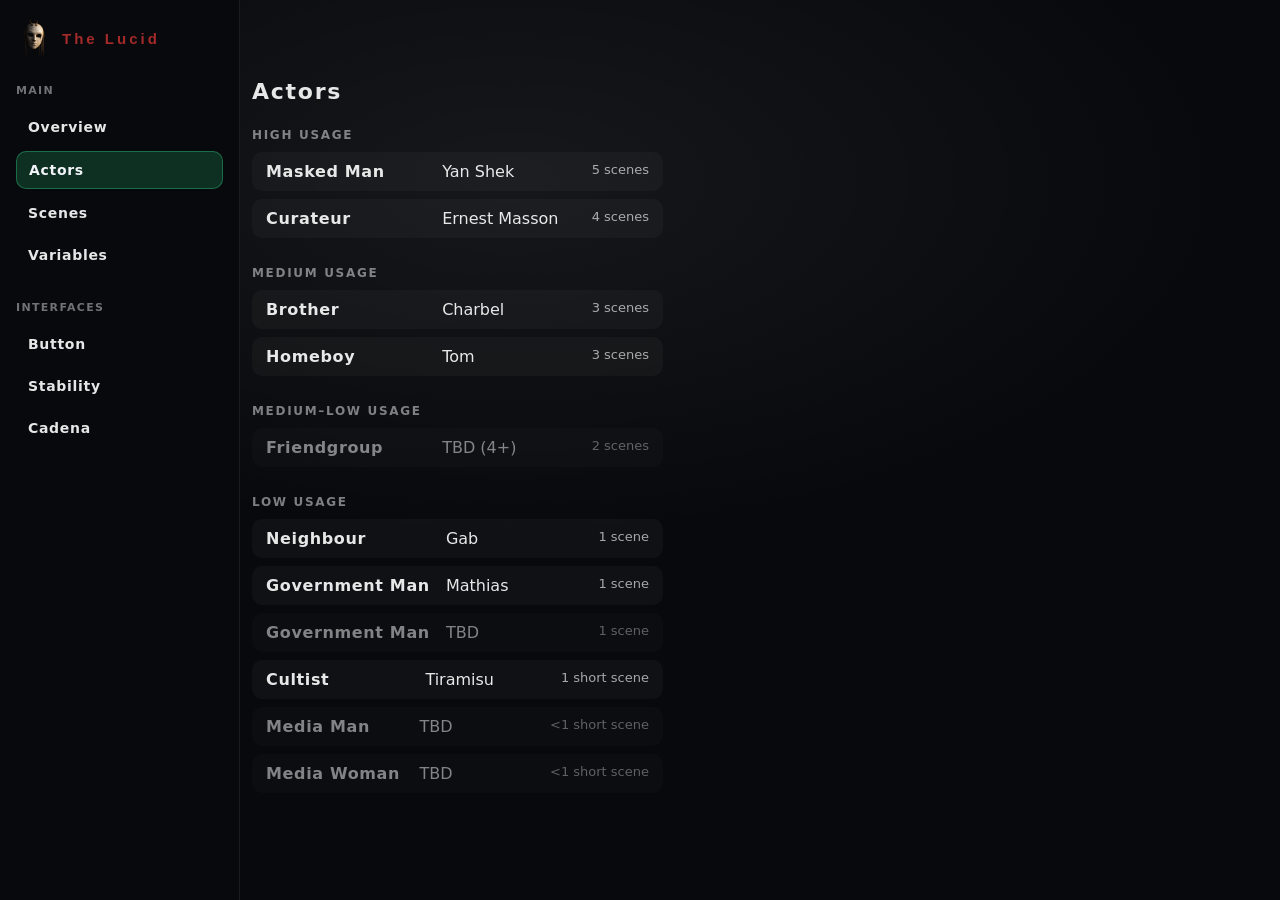
==== actors.html @ 96db7c3a "first commit" ====
<!doctype html>
<html lang="en">
  <head>
    <meta charset="UTF-8" />
    <meta name="viewport" content="width=device-width, initial-scale=1.0" />
    <title>Actors | The Lucid</title>

    <link rel="stylesheet" href="style.css" />
  </head>
  <body>
    <header class="sidebar">
      <div class="sidebarTop">
        <a class="brand" href="./main.html">
          <img class="logoImg" src="images/logo.png" alt="Logo" />
          <span class="mainTitle">The Lucid</span>
        </a>
      </div>

      <nav class="sidebarSection">
        <span class="sectionLabel">Main</span>
        <a class="navLink" href="./main.html">Overview</a>
        <a class="navLink" href="./actors.html" aria-current="page">Actors</a>
        <a class="navLink" href="./scenes.html">Scenes</a>
        <a class="navLink" href="./variables.html">Variables</a>
      </nav>

      <nav class="sidebarSection">
        <span class="sectionLabel">Interfaces</span>
        <a class="navLink" href="choice.html">Button</a>
        <a class="navLink" href="./index.html">Stability</a>
        <a class="navLink" href="./cadena.html">Cadena</a>
      </nav>
    </header>

    <main class="contentPages">
      <h1 class="pageTitle">Actors</h1>

      <section class="actorGroup">
        <h2 class="groupTitle">High Usage</h2>

        <div class="actorRow">
          <span class="role">Masked Man</span>
          <span class="actor">Yan Shek</span>
          <span class="meta">5 scenes</span>
        </div>

        <div class="actorRow">
          <span class="role">Curateur</span>
          <span class="actor">Ernest Masson</span>
          <span class="meta">4 scenes</span>
        </div>
      </section>

      <section class="actorGroup">
        <h2 class="groupTitle">Medium Usage</h2>

        <div class="actorRow">
          <span class="role">Brother</span>
          <span class="actor">Charbel</span>
          <span class="meta">3 scenes</span>
        </div>

        <div class="actorRow">
          <span class="role">Homeboy</span>
          <span class="actor">Tom</span>
          <span class="meta">3 scenes</span>
        </div>
      </section>

      <section class="actorGroup">
        <h2 class="groupTitle">Medium–Low Usage</h2>

        <div class="actorRow muted">
          <span class="role">Friendgroup</span>
          <span class="actor">TBD (4+)</span>
          <span class="meta">2 scenes</span>
        </div>
      </section>

      <section class="actorGroup">
        <h2 class="groupTitle">Low Usage</h2>

        <div class="actorRow">
          <span class="role">Neighbour</span>
          <span class="actor">Gab</span>
          <span class="meta">1 scene</span>
        </div>

        <div class="actorRow">
          <span class="role">Government Man</span>
          <span class="actor">Mathias</span>
          <span class="meta">1 scene</span>
        </div>

        <div class="actorRow muted">
          <span class="role">Government Man</span>
          <span class="actor">TBD</span>
          <span class="meta">1 scene</span>
        </div>

        <div class="actorRow">
          <span class="role">Cultist</span>
          <span class="actor">Tiramisu</span>
          <span class="meta">1 short scene</span>
        </div>

        <div class="actorRow muted">
          <span class="role">Media Man</span>
          <span class="actor">TBD</span>
          <span class="meta">&lt;1 short scene</span>
        </div>

        <div class="actorRow muted">
          <span class="role">Media Woman</span>
          <span class="actor">TBD</span>
          <span class="meta">&lt;1 short scene</span>
        </div>
      </section>
    </main>
  </body>
</html>
---- style.css ----
:root {
  --bg: #07090c;
  --border: rgba(255, 255, 255, 0.12);
  --stroke: rgba(255, 255, 255, 0.07);
  --text: rgba(255, 255, 255, 0.9);
  --muted: rgba(255, 255, 255, 0.55);
}

* {
  margin: 0;
  padding: 0;
  box-sizing: border-box;
  font-family:
    system-ui,
    -apple-system,
    Segoe UI,
    Roboto,
    Arial;
}

body {
  margin: 0;
  min-height: 100vh;
  background: radial-gradient(1200px 600px at 40% 20%, rgba(255, 255, 255, 0.06), transparent 60%), var(--bg);
  display: flex;
  flex-direction: column;
  justify-content: center;
  align-items: center;
  gap: 14px;
  padding: 20px;
  color: var(--text);
}

label {
  font-weight: 500;
  letter-spacing: 0.05em;
}

.sidebar {
  position: fixed;
  top: 0;
  left: 0;
  width: 240px;
  height: 100vh;
  background: #07090c;
  border-right: 1px solid rgba(255, 255, 255, 0.08);
  display: flex;
  flex-direction: column;
  padding: 20px 16px;
  gap: 28px;
  z-index: 20;
}

.btn {
  cursor: pointer;
  display: inline-flex;
  align-items: center;
  gap: 10px;
  padding: 10px 12px;
  border-radius: 12px;
  background: rgba(255, 255, 255, 0.05);
  border: 1px solid rgba(255, 255, 255, 0.12);
  transition: 160ms ease;
  font-size: 14px;
}

.btn:hover {
  transform: translateY(-1px);
  background: rgba(255, 255, 255, 0.08);
}

.sidebarTop {
  display: flex;
  align-items: center;
}

.brand {
  display: flex;
  align-items: center;
  gap: 10px;
  text-decoration: none;
}

.logoImg {
  height: 36px;
  width: auto;
}

.mainTitle {
  font-size: 15px;
  font-weight: 700;
  letter-spacing: 0.2em;
  color: brown;
  font-family: "Segoe UI", Tahoma, Geneva, Verdana, sans-serif;
}

.sidebarSection {
  display: flex;
  flex-direction: column;
  gap: 6px;
}

.sectionLabel {
  font-size: 11px;
  font-weight: 700;
  letter-spacing: 0.12em;
  color: rgba(242, 244, 248, 0.45);
  text-transform: uppercase;
  margin-bottom: 6px;
}

.navLink {
  text-decoration: none;
  font-size: 14px;
  font-weight: 600;
  letter-spacing: 0.05em;
  color: var(--text);
  padding: 10px 12px;
  border-radius: 10px;
  transition:
    background 0.2s,
    color 0.2s;
}

.navLink:hover {
  background: rgba(255, 255, 255, 0.06);
  color: #f2f4f8;
}

.navLink[aria-current="page"] {
  background: rgba(53, 224, 143, 0.18);
  border: 1px solid rgba(53, 224, 143, 0.35);
  color: #f2f4f8;
}

/* acteurs.html css */

.contentPages {
  padding: 2rem;
  align-self: flex-start;
  margin-left: 200px;
  color: var(--text);
}

.pageTitle {
  font-size: 22px;
  font-weight: 700;
  letter-spacing: 0.08em;
  margin-bottom: 24px;
}

.actorGroup {
  margin-bottom: 28px;
}

.groupTitle {
  font-size: 12px;
  font-weight: 700;
  letter-spacing: 0.14em;
  text-transform: uppercase;
  color: rgba(242, 244, 248, 0.5);
  margin-bottom: 10px;
}

.actorRow {
  display: grid;
  grid-template-columns: 1.2fr 1fr auto;
  gap: 16px;
  padding: 10px 14px;
  border-radius: 10px;
  background: rgba(255, 255, 255, 0.03);
  margin-bottom: 8px;
}

.actorRow.muted {
  opacity: 0.55;
}

.role {
  font-weight: 600;
  letter-spacing: 0.04em;
}

.actor {
  font-weight: 500;
}

.meta {
  font-size: 13px;
  opacity: 0.7;
  white-space: nowrap;
}

/* variables.html css */

.panel {
  padding: 18px 18px;
  border-radius: 14px;
  background: rgba(255, 255, 255, 0.03);
  border: 1px solid rgba(255, 255, 255, 0.08);
  margin-bottom: 16px;
}

.panelHeader {
  display: flex;
  align-items: center;
  justify-content: space-between;
  gap: 12px;
  margin-bottom: 10px;
}

.panelTitle {
  font-size: 14px;
  font-weight: 800;
  letter-spacing: 0.12em;
  text-transform: uppercase;
  color: rgba(242, 244, 248, 0.9);
}

.badge {
  font-size: 12px;
  font-weight: 700;
  letter-spacing: 0.06em;
  padding: 6px 10px;
  border-radius: 999px;
  background: rgba(255, 255, 255, 0.05);
  border: 1px solid rgba(255, 255, 255, 0.09);
  color: rgba(242, 244, 248, 0.7);
  white-space: nowrap;
}

.panelText {
  font-size: 14px;
  line-height: 1.6;
  color: rgba(242, 244, 248, 0.78);
}

.grid2 {
  display: grid;
  grid-template-columns: 1fr 1fr;
  gap: 14px;
  margin-top: 14px;
}

.subpanel {
  padding: 14px;
  border-radius: 12px;
  background: rgba(255, 255, 255, 0.02);
  border: 1px solid rgba(255, 255, 255, 0.06);
}

.subTitle {
  font-size: 12px;
  font-weight: 800;
  letter-spacing: 0.12em;
  text-transform: uppercase;
  color: rgba(242, 244, 248, 0.72);
  margin-bottom: 10px;
}

.cleanList {
  padding-left: 18px;
  display: flex;
  flex-direction: column;
  gap: 10px;
}

.cleanBullets {
  padding-left: 18px;
  display: flex;
  flex-direction: column;
  gap: 8px;
  margin-top: 10px;
}

.pill {
  display: inline-block;
  margin-left: 8px;
  padding: 3px 8px;
  border-radius: 999px;
  font-size: 12px;
  font-weight: 800;
  letter-spacing: 0.06em;
  color: rgba(242, 244, 248, 0.85);
  background: rgba(255, 255, 255, 0.06);
  border: 1px solid rgba(255, 255, 255, 0.08);
  vertical-align: middle;
}

.pill.ok {
  background: rgba(53, 224, 143, 0.12);
  border-color: rgba(53, 224, 143, 0.25);
}

.pill.danger {
  background: rgba(255, 80, 80, 0.12);
  border-color: rgba(255, 80, 80, 0.25);
}

.hint {
  margin-top: 6px;
  font-size: 13px;
  line-height: 1.5;
  color: rgba(242, 244, 248, 0.55);
}

.callout {
  margin-top: 14px;
  padding: 12px 12px;
  border-radius: 12px;
  background: rgba(224, 53, 53, 0.08);
  border: 1px solid rgba(224, 53, 53, 0.18);
  color: rgba(242, 244, 248, 0.85);
  font-size: 13px;
  line-height: 1.55;
}

.statusTable {
  display: flex;
  flex-direction: column;
  gap: 8px;
  margin-top: 6px;
}

.statusTable .row {
  display: grid;
  grid-template-columns: 1fr 50px 1fr;
  align-items: center;
  gap: 10px;
  padding: 10px 12px;
  border-radius: 10px;
  background: rgba(255, 255, 255, 0.03);
  border: 1px solid rgba(255, 255, 255, 0.06);
}

.statusTable .row.critical {
  border-color: rgba(255, 80, 80, 0.25);
  background: rgba(255, 80, 80, 0.06);
}

.statusTable .k {
  font-weight: 700;
  color: rgba(242, 244, 248, 0.88);
}

.statusTable .v {
  font-weight: 900;
  text-align: center;
  color: rgba(242, 244, 248, 0.8);
}

.statusTable .t {
  text-align: right;
  color: rgba(242, 244, 248, 0.6);
}

@media (max-width: 950px) {
  .grid2 {
    grid-template-columns: 1fr;
  }
}

/* scenes.html css */

.sceneList {
  display: flex;
  flex-wrap: wrap;
  gap: 10px;
  margin-top: 10px;
}

.sceneLink {
  text-decoration: none;
  padding: 8px 12px;
  border-radius: 10px;
  font-size: 13px;
  font-weight: 700;
  letter-spacing: 0.05em;
  color: rgba(242, 244, 248, 0.8);
  background: rgba(255, 255, 255, 0.03);
  border: 1px solid rgba(255, 255, 255, 0.07);
  transition:
    background 0.2s,
    color 0.2s;
}

.sceneLink:hover {
  background: rgba(255, 255, 255, 0.06);
  color: rgba(242, 244, 248, 0.95);
}

.sceneGrid {
  display: grid;
  grid-template-columns: 1fr 1fr;
  gap: 10px;
  margin-top: 12px;
}

.sceneBlock {
  padding: 12px;
  border-radius: 12px;
  background: rgba(255, 255, 255, 0.02);
  border: 1px solid rgba(255, 255, 255, 0.06);
}

.sceneKey {
  font-size: 11px;
  font-weight: 900;
  letter-spacing: 0.14em;
  text-transform: uppercase;
  color: rgba(242, 244, 248, 0.55);
  margin-bottom: 6px;
}

.sceneVal {
  font-size: 14px;
  line-height: 1.5;
  color: rgba(242, 244, 248, 0.82);
}

.tbdBlock {
  margin-top: 12px;
  padding: 14px;
  border-radius: 12px;
  color: rgba(242, 244, 248, 0.55);
  background: rgba(255, 255, 255, 0.02);
  border: 1px dashed rgba(255, 255, 255, 0.12);
  font-weight: 700;
  letter-spacing: 0.08em;
  text-transform: uppercase;
}

@media (max-width: 950px) {
  .sceneGrid {
    grid-template-columns: 1fr;
  }
}

/* choice.html css */

.choiceList {
  display: flex;
  gap: 0.5rem;
}

.choiceBtn {
  cursor: pointer;
  user-select: none;
  display: flex;
  align-items: center;
  justify-content: space-between;
  gap: 12px;
  text-align: center;
  width: 100%;
  min-width: 150px;
  padding: 1rem;
  border-radius: 12px;
  background: rgba(255, 255, 255, 0.03);
  border: 1px solid rgba(255, 255, 255, 0.1);
  color: rgba(242, 244, 248, 0.9);
  font-size: 0.9rem;
  font-weight: 750;
  letter-spacing: 0.06em;
  transition: 160ms ease;
}

.choiceBtn:hover {
  transform: translateY(-1px);
  background: rgba(255, 255, 255, 0.06);
  border-color: rgba(255, 255, 255, 0.16);
}

.choiceBtn:active {
  transform: translateY(0px);
}

.choiceBtn:focus-visible {
  outline: none;
  box-shadow: 0 0 0 3px rgba(53, 224, 143, 0.25);
  border-color: rgba(53, 224, 143, 0.35);
}

.choiceTag {
  font-size: 11px;
  font-weight: 900;
  letter-spacing: 0.14em;
  text-transform: uppercase;
  color: rgba(242, 244, 248, 0.55);
  white-space: nowrap;
}

.choiceText {
  flex: 1;
  line-height: 1.35;
}

.choiceHint {
  font-size: 12px;
  font-weight: 800;
  letter-spacing: 0.06em;
  padding: 5px 9px;
  border-radius: 999px;
  background: rgba(255, 255, 255, 0.05);
  border: 1px solid rgba(255, 255, 255, 0.09);
  color: rgba(242, 244, 248, 0.7);
  white-space: nowrap;
}

.choiceBtn.isLocked,
.choiceBtn:disabled {
  cursor: not-allowed;
  transform: none;

  opacity: 0.55;
  color: rgba(242, 244, 248, 0.75);

  background: rgba(255, 255, 255, 0.02);
  border-color: rgba(255, 80, 80, 0.18);
}

.choiceBtn.isLocked:hover,
.choiceBtn:disabled:hover {
  transform: none;
  background: rgba(255, 255, 255, 0.02);
  border-color: rgba(255, 80, 80, 0.22);
}

.choiceBtn.isLocked .choiceHint,
.choiceBtn:disabled .choiceHint {
  background: rgba(255, 80, 80, 0.1);
  border-color: rgba(255, 80, 80, 0.22);
  color: rgba(242, 244, 248, 0.75);
}

.choiceBtn.isLocked::after,
.choiceBtn:disabled::after {
  content: "";
  position: absolute;
  inset: 0;
  border-radius: 12px;
  pointer-events: none;
  background: repeating-linear-gradient(135deg, rgba(255, 255, 255, 0.03), rgba(255, 255, 255, 0.03) 10px, transparent 10px, transparent 20px);
  opacity: 0.35;
}

.choiceBtn {
  position: relative;
}
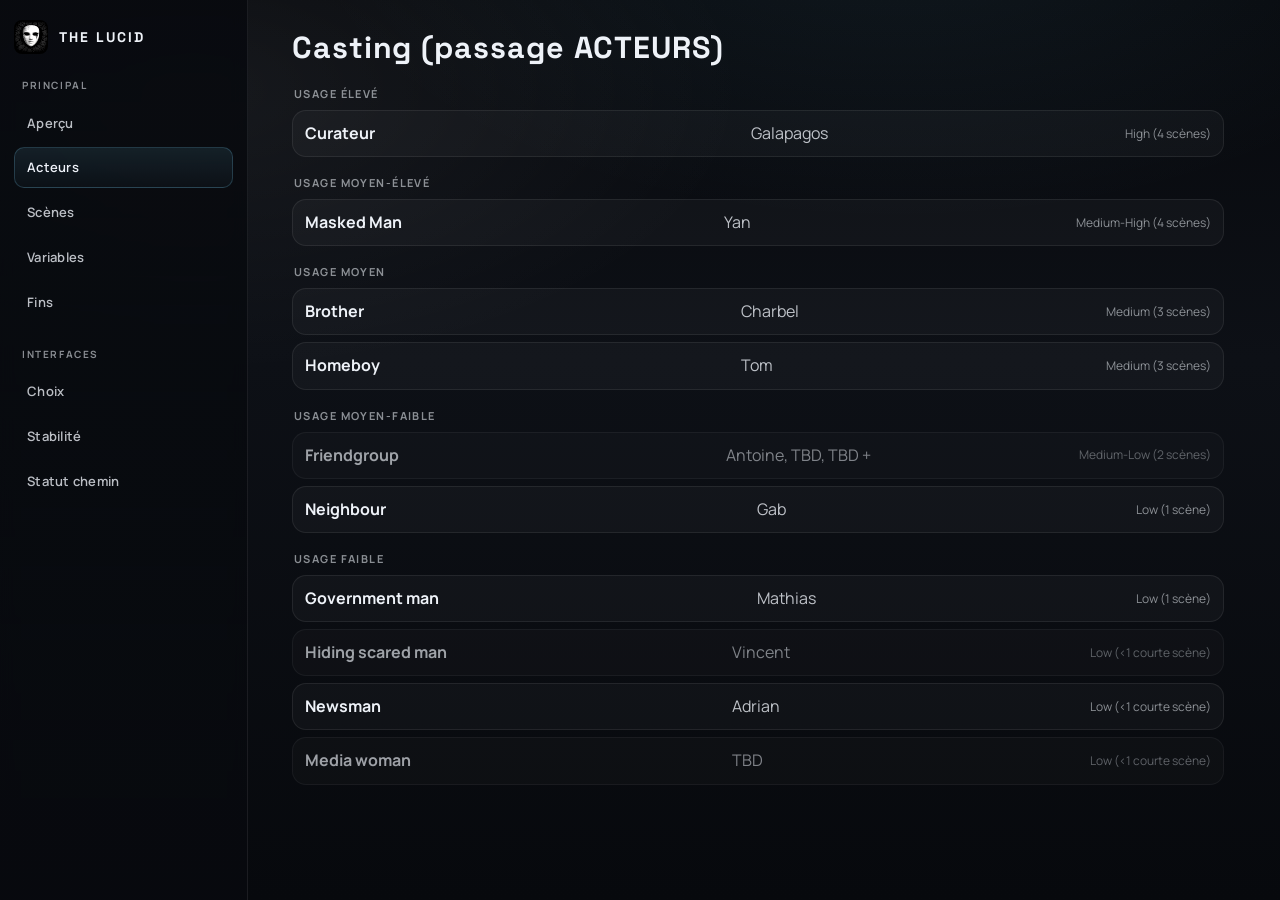
==== commit b4bd57ec: "update The Lucid" ====
--- a/actors.html
+++ b/actors.html
@@ -1,121 +1,110 @@
-<!doctype html>
-<html lang="en">
-  <head>
-    <meta charset="UTF-8" />
-    <meta name="viewport" content="width=device-width, initial-scale=1.0" />
-    <title>Actors | The Lucid</title>
+﻿<!doctype html>
+<html lang="fr">
+	<head>
+		<meta charset="UTF-8" />
+		<meta name="viewport" content="width=device-width, initial-scale=1.0" />
+		<title>Acteurs | The Lucid</title>
+		<link rel="stylesheet" href="style.css" />
+	</head>
 
-    <link rel="stylesheet" href="style.css" />
-  </head>
-  <body>
-    <header class="sidebar">
-      <div class="sidebarTop">
-        <a class="brand" href="./main.html">
-          <img class="logoImg" src="images/logo.png" alt="Logo" />
-          <span class="mainTitle">The Lucid</span>
-        </a>
-      </div>
+	<body>
+		<header class="sidebar">
+			<div class="sidebarTop">
+				<a class="brand" href="./main.html">
+					<img class="logoImg" src="images/logo.jpg" alt="Logo" />
+					<span class="mainTitle">The Lucid</span>
+				</a>
+			</div>
 
-      <nav class="sidebarSection">
-        <span class="sectionLabel">Main</span>
-        <a class="navLink" href="./main.html">Overview</a>
-        <a class="navLink" href="./actors.html" aria-current="page">Actors</a>
-        <a class="navLink" href="./scenes.html">Scenes</a>
-        <a class="navLink" href="./variables.html">Variables</a>
-      </nav>
+			<nav class="sidebarSection">
+				<span class="sectionLabel">Principal</span>
+				<a class="navLink" href="./main.html">Aperçu</a>
+				<a class="navLink" href="./actors.html" aria-current="page">Acteurs</a>
+				<a class="navLink" href="./scenes.html">Scènes</a>
+				<a class="navLink" href="./variables.html">Variables</a>
+				<a class="navLink" href="./endings.html">Fins</a>
+			</nav>
 
-      <nav class="sidebarSection">
-        <span class="sectionLabel">Interfaces</span>
-        <a class="navLink" href="choice.html">Button</a>
-        <a class="navLink" href="./index.html">Stability</a>
-        <a class="navLink" href="./cadena.html">Cadena</a>
-      </nav>
-    </header>
+			<nav class="sidebarSection">
+				<span class="sectionLabel">Interfaces</span>
+				<a class="navLink" href="./choice.html">Choix</a>
+				<a class="navLink" href="./index.html">Stabilité</a>
+				<a class="navLink" href="./cadena.html">Statut chemin</a>
+			</nav>
+		</header>
 
-    <main class="contentPages">
-      <h1 class="pageTitle">Actors</h1>
+		<main class="contentPages">
+			<h1 class="pageTitle">Casting (passage ACTEURS)</h1>
 
-      <section class="actorGroup">
-        <h2 class="groupTitle">High Usage</h2>
+			<section class="actorGroup">
+				<h2 class="groupTitle">Usage élevé</h2>
+				<div class="actorRow">
+					<span class="role">Curateur</span>
+					<span class="actor">Galapagos</span>
+					<span class="meta">High (4 scènes)</span>
+				</div>
+			</section>
 
-        <div class="actorRow">
-          <span class="role">Masked Man</span>
-          <span class="actor">Yan Shek</span>
-          <span class="meta">5 scenes</span>
-        </div>
+			<section class="actorGroup">
+				<h2 class="groupTitle">Usage moyen-élevé</h2>
+				<div class="actorRow">
+					<span class="role">Masked Man</span>
+					<span class="actor">Yan</span>
+					<span class="meta">Medium-High (4 scènes)</span>
+				</div>
+			</section>
 
-        <div class="actorRow">
-          <span class="role">Curateur</span>
-          <span class="actor">Ernest Masson</span>
-          <span class="meta">4 scenes</span>
-        </div>
-      </section>
+			<section class="actorGroup">
+				<h2 class="groupTitle">Usage moyen</h2>
+				<div class="actorRow">
+					<span class="role">Brother</span>
+					<span class="actor">Charbel</span>
+					<span class="meta">Medium (3 scènes)</span>
+				</div>
+				<div class="actorRow">
+					<span class="role">Homeboy</span>
+					<span class="actor">Tom</span>
+					<span class="meta">Medium (3 scènes)</span>
+				</div>
+			</section>
 
-      <section class="actorGroup">
-        <h2 class="groupTitle">Medium Usage</h2>
+			<section class="actorGroup">
+				<h2 class="groupTitle">Usage moyen-faible</h2>
+				<div class="actorRow muted">
+					<span class="role">Friendgroup</span>
+					<span class="actor">Antoine, TBD, TBD +</span>
+					<span class="meta">Medium-Low (2 scènes)</span>
+				</div>
+				<div class="actorRow">
+					<span class="role">Neighbour</span>
+					<span class="actor">Gab</span>
+					<span class="meta">Low (1 scène)</span>
+				</div>
+			</section>
 
-        <div class="actorRow">
-          <span class="role">Brother</span>
-          <span class="actor">Charbel</span>
-          <span class="meta">3 scenes</span>
-        </div>
-
-        <div class="actorRow">
-          <span class="role">Homeboy</span>
-          <span class="actor">Tom</span>
-          <span class="meta">3 scenes</span>
-        </div>
-      </section>
-
-      <section class="actorGroup">
-        <h2 class="groupTitle">Medium–Low Usage</h2>
-
-        <div class="actorRow muted">
-          <span class="role">Friendgroup</span>
-          <span class="actor">TBD (4+)</span>
-          <span class="meta">2 scenes</span>
-        </div>
-      </section>
-
-      <section class="actorGroup">
-        <h2 class="groupTitle">Low Usage</h2>
-
-        <div class="actorRow">
-          <span class="role">Neighbour</span>
-          <span class="actor">Gab</span>
-          <span class="meta">1 scene</span>
-        </div>
-
-        <div class="actorRow">
-          <span class="role">Government Man</span>
-          <span class="actor">Mathias</span>
-          <span class="meta">1 scene</span>
-        </div>
-
-        <div class="actorRow muted">
-          <span class="role">Government Man</span>
-          <span class="actor">TBD</span>
-          <span class="meta">1 scene</span>
-        </div>
-
-        <div class="actorRow">
-          <span class="role">Cultist</span>
-          <span class="actor">Tiramisu</span>
-          <span class="meta">1 short scene</span>
-        </div>
-
-        <div class="actorRow muted">
-          <span class="role">Media Man</span>
-          <span class="actor">TBD</span>
-          <span class="meta">&lt;1 short scene</span>
-        </div>
-
-        <div class="actorRow muted">
-          <span class="role">Media Woman</span>
-          <span class="actor">TBD</span>
-          <span class="meta">&lt;1 short scene</span>
-        </div>
-      </section>
-    </main>
-  </body>
+			<section class="actorGroup">
+				<h2 class="groupTitle">Usage faible</h2>
+				<div class="actorRow">
+					<span class="role">Government man</span>
+					<span class="actor">Mathias</span>
+					<span class="meta">Low (1 scène)</span>
+				</div>
+				<div class="actorRow muted">
+					<span class="role">Hiding scared man</span>
+					<span class="actor">Vincent</span>
+					<span class="meta">Low (&lt;1 courte scène)</span>
+				</div>
+				<div class="actorRow">
+					<span class="role">Newsman</span>
+					<span class="actor">Adrian</span>
+					<span class="meta">Low (&lt;1 courte scène)</span>
+				</div>
+				<div class="actorRow muted">
+					<span class="role">Media woman</span>
+					<span class="actor">TBD</span>
+					<span class="meta">Low (&lt;1 courte scène)</span>
+				</div>
+			</section>
+		</main>
+	</body>
 </html>
--- a/style.css
+++ b/style.css
@@ -1,548 +1,579 @@
+@import url("https://fonts.googleapis.com/css2?family=Manrope:wght@400;500;600;700;800&family=Space+Grotesk:wght@500;600;700&display=swap");
+
 :root {
-  --bg: #07090c;
-  --border: rgba(255, 255, 255, 0.12);
-  --stroke: rgba(255, 255, 255, 0.07);
-  --text: rgba(255, 255, 255, 0.9);
-  --muted: rgba(255, 255, 255, 0.55);
+	--bg-0: #07090d;
+	--bg-1: #0d1016;
+	--bg-2: #131823;
+	--surface-0: rgba(255, 255, 255, 0.03);
+	--surface-1: rgba(255, 255, 255, 0.05);
+	--surface-2: rgba(255, 255, 255, 0.08);
+	--border-0: rgba(255, 255, 255, 0.08);
+	--border-1: rgba(255, 255, 255, 0.14);
+	--text-0: #eef2f8;
+	--text-1: rgba(238, 242, 248, 0.78);
+	--text-2: rgba(238, 242, 248, 0.56);
+	--accent: #7fd9ff;
+	--accent-soft: rgba(127, 217, 255, 0.2);
+	--danger-soft: rgba(255, 109, 109, 0.2);
+	--radius-s: 10px;
+	--radius-m: 14px;
+	--radius-l: 18px;
+	--shadow-0: 0 10px 34px rgba(0, 0, 0, 0.35);
 }
 
 * {
-  margin: 0;
-  padding: 0;
-  box-sizing: border-box;
-  font-family:
-    system-ui,
-    -apple-system,
-    Segoe UI,
-    Roboto,
-    Arial;
+	margin: 0;
+	padding: 0;
+	box-sizing: border-box;
 }
 
 body {
-  margin: 0;
-  min-height: 100vh;
-  background: radial-gradient(1200px 600px at 40% 20%, rgba(255, 255, 255, 0.06), transparent 60%), var(--bg);
-  display: flex;
-  flex-direction: column;
-  justify-content: center;
-  align-items: center;
-  gap: 14px;
-  padding: 20px;
-  color: var(--text);
+	margin: 0;
+	min-height: 100vh;
+	background:
+		radial-gradient(1000px 520px at 70% -10%, rgba(127, 217, 255, 0.08), transparent 60%), radial-gradient(900px 460px at 15% 10%, rgba(255, 255, 255, 0.06), transparent 62%), linear-gradient(180deg, var(--bg-0), var(--bg-1) 40%, var(--bg-0));
+	color: var(--text-0);
+	font-family: "Manrope", "Segoe UI", sans-serif;
+	line-height: 1.45;
+}
+
+a {
+	color: inherit;
 }
 
 label {
-  font-weight: 500;
-  letter-spacing: 0.05em;
+	font-weight: 600;
+	letter-spacing: 0.03em;
 }
 
 .sidebar {
-  position: fixed;
-  top: 0;
-  left: 0;
-  width: 240px;
-  height: 100vh;
-  background: #07090c;
-  border-right: 1px solid rgba(255, 255, 255, 0.08);
-  display: flex;
-  flex-direction: column;
-  padding: 20px 16px;
-  gap: 28px;
-  z-index: 20;
+	position: fixed;
+	top: 0;
+	left: 0;
+	width: 248px;
+	height: 100vh;
+	padding: 20px 14px;
+	display: flex;
+	flex-direction: column;
+	gap: 22px;
+	background: linear-gradient(180deg, rgba(8, 10, 15, 0.92), rgba(8, 10, 15, 0.8));
+	border-right: 1px solid var(--border-0);
+	backdrop-filter: blur(8px);
+	z-index: 20;
+}
+
+.sidebarTop {
+	display: flex;
+	align-items: center;
+}
+
+.brand {
+	display: flex;
+	align-items: center;
+	gap: 11px;
+	text-decoration: none;
+}
+
+.logoImg {
+	width: auto;
+	height: 34px;
+	filter: saturate(0.1) contrast(1.15) brightness(1.08);
+	border-radius: 8px;
+}
+
+.mainTitle {
+	font-family: "Space Grotesk", "Manrope", sans-serif;
+	font-size: 14px;
+	font-weight: 700;
+	letter-spacing: 0.14em;
+	text-transform: uppercase;
+	color: var(--text-0);
+}
+
+.sidebarSection {
+	display: flex;
+	flex-direction: column;
+	gap: 4px;
+}
+
+.sectionLabel {
+	font-size: 10px;
+	font-weight: 700;
+	letter-spacing: 0.16em;
+	text-transform: uppercase;
+	color: var(--text-2);
+	margin: 2px 8px 6px;
+}
+
+.navLink {
+	text-decoration: none;
+	font-size: 13px;
+	font-weight: 600;
+	letter-spacing: 0.02em;
+	color: var(--text-1);
+	padding: 10px 12px;
+	border-radius: var(--radius-s);
+	border: 1px solid transparent;
+	transition: 160ms ease;
+}
+
+.navLink:hover {
+	color: var(--text-0);
+	border-color: var(--border-0);
+	background: var(--surface-0);
+}
+
+.navLink[aria-current="page"] {
+	color: var(--text-0);
+	border-color: var(--accent-soft);
+	background: linear-gradient(180deg, rgba(127, 217, 255, 0.1), rgba(127, 217, 255, 0.03));
 }
 
 .btn {
-  cursor: pointer;
-  display: inline-flex;
-  align-items: center;
-  gap: 10px;
-  padding: 10px 12px;
-  border-radius: 12px;
-  background: rgba(255, 255, 255, 0.05);
-  border: 1px solid rgba(255, 255, 255, 0.12);
-  transition: 160ms ease;
-  font-size: 14px;
+	cursor: pointer;
+	display: inline-flex;
+	align-items: center;
+	justify-content: center;
+	gap: 8px;
+	padding: 10px 12px;
+	border-radius: var(--radius-s);
+	border: 1px solid var(--border-1);
+	background: var(--surface-1);
+	color: var(--text-0);
+	font-size: 12px;
+	font-weight: 700;
+	letter-spacing: 0.08em;
+	text-transform: uppercase;
+	transition: 150ms ease;
 }
 
 .btn:hover {
-  transform: translateY(-1px);
-  background: rgba(255, 255, 255, 0.08);
-}
-
-.sidebarTop {
-  display: flex;
-  align-items: center;
-}
-
-.brand {
-  display: flex;
-  align-items: center;
-  gap: 10px;
-  text-decoration: none;
-}
-
-.logoImg {
-  height: 36px;
-  width: auto;
-}
-
-.mainTitle {
-  font-size: 15px;
-  font-weight: 700;
-  letter-spacing: 0.2em;
-  color: brown;
-  font-family: "Segoe UI", Tahoma, Geneva, Verdana, sans-serif;
-}
-
-.sidebarSection {
-  display: flex;
-  flex-direction: column;
-  gap: 6px;
-}
-
-.sectionLabel {
-  font-size: 11px;
-  font-weight: 700;
-  letter-spacing: 0.12em;
-  color: rgba(242, 244, 248, 0.45);
-  text-transform: uppercase;
-  margin-bottom: 6px;
-}
-
-.navLink {
-  text-decoration: none;
-  font-size: 14px;
-  font-weight: 600;
-  letter-spacing: 0.05em;
-  color: var(--text);
-  padding: 10px 12px;
-  border-radius: 10px;
-  transition:
-    background 0.2s,
-    color 0.2s;
-}
-
-.navLink:hover {
-  background: rgba(255, 255, 255, 0.06);
-  color: #f2f4f8;
-}
-
-.navLink[aria-current="page"] {
-  background: rgba(53, 224, 143, 0.18);
-  border: 1px solid rgba(53, 224, 143, 0.35);
-  color: #f2f4f8;
-}
-
-/* acteurs.html css */
+	border-color: rgba(127, 217, 255, 0.4);
+	background: rgba(127, 217, 255, 0.1);
+}
 
 .contentPages {
-  padding: 2rem;
-  align-self: flex-start;
-  margin-left: 200px;
-  color: var(--text);
+	margin-left: 268px;
+	width: min(1100px, calc(100vw - 300px));
+	padding: 26px 24px 36px;
 }
 
 .pageTitle {
-  font-size: 22px;
-  font-weight: 700;
-  letter-spacing: 0.08em;
-  margin-bottom: 24px;
+	font-family: "Space Grotesk", "Manrope", sans-serif;
+	font-size: clamp(1.25rem, 1.2rem + 1vw, 1.9rem);
+	font-weight: 700;
+	letter-spacing: 0.03em;
+	margin-bottom: 16px;
+	color: var(--text-0);
+}
+
+.panel {
+	padding: 16px;
+	border-radius: var(--radius-l);
+	border: 1px solid var(--border-0);
+	box-shadow: var(--shadow-0);
+	margin-bottom: 14px;
+}
+
+.panelHeader {
+	display: flex;
+	align-items: center;
+	justify-content: space-between;
+	gap: 12px;
+	margin-bottom: 10px;
+}
+
+.panelTitle {
+	font-family: "Space Grotesk", "Manrope", sans-serif;
+	font-size: 13px;
+	font-weight: 700;
+	letter-spacing: 0.1em;
+	text-transform: uppercase;
+	color: var(--text-0);
+}
+
+.badge {
+	font-size: 11px;
+	font-weight: 700;
+	letter-spacing: 0.06em;
+	color: var(--text-1);
+	padding: 6px 10px;
+	border-radius: 999px;
+	border: 1px solid var(--border-0);
+	background: var(--surface-0);
+	white-space: nowrap;
+}
+
+.panelText {
+	font-size: 14px;
+	line-height: 1.62;
+	color: var(--text-1);
+}
+
+.grid2 {
+	display: grid;
+	grid-template-columns: 1fr 1fr;
+	gap: 12px;
+	margin-top: 12px;
+}
+
+.subpanel {
+	padding: 12px;
+	border-radius: var(--radius-m);
+	border: 1px solid var(--border-0);
+	background: var(--surface-0);
+}
+
+.subTitle {
+	font-size: 11px;
+	font-weight: 700;
+	letter-spacing: 0.12em;
+	text-transform: uppercase;
+	color: var(--text-2);
+	margin-bottom: 8px;
+}
+
+.cleanList,
+.cleanBullets {
+	padding-left: 18px;
+	color: var(--text-1);
+}
+
+.cleanList {
+	display: grid;
+	gap: 8px;
+}
+
+.cleanBullets {
+	display: grid;
+	gap: 6px;
+	margin-top: 8px;
+}
+
+.pill {
+	display: inline-block;
+	margin-left: 7px;
+	border-radius: 999px;
+	border: 1px solid var(--border-0);
+	background: var(--surface-1);
+	color: var(--text-0);
+	font-size: 11px;
+	font-weight: 700;
+	letter-spacing: 0.05em;
+	padding: 2px 8px;
+	vertical-align: middle;
+}
+
+.pill.ok {
+	border-color: rgba(127, 217, 255, 0.35);
+	background: rgba(127, 217, 255, 0.14);
+}
+
+.pill.danger {
+	border-color: rgba(255, 109, 109, 0.3);
+	background: rgba(255, 109, 109, 0.14);
+}
+
+.hint {
+	margin-top: 6px;
+	font-size: 12px;
+	color: var(--text-2);
+}
+
+.callout {
+	margin-top: 12px;
+	padding: 10px 12px;
+	border-radius: var(--radius-m);
+	border: 1px solid rgba(255, 109, 109, 0.25);
+	background: rgba(255, 109, 109, 0.09);
+	color: var(--text-0);
+	font-size: 12px;
+	line-height: 1.6;
+}
+
+.statusTable {
+	display: grid;
+	gap: 8px;
+	margin-top: 6px;
+}
+
+.statusTable .row {
+	display: grid;
+	grid-template-columns: 1fr 54px 1fr;
+	align-items: center;
+	gap: 8px;
+	padding: 9px 10px;
+	border-radius: var(--radius-s);
+	border: 1px solid var(--border-0);
+	background: var(--surface-0);
+}
+
+.statusTable .row.critical {
+	border-color: rgba(255, 109, 109, 0.24);
+	background: rgba(255, 109, 109, 0.08);
+}
+
+.statusTable .k,
+.statusTable .v,
+.statusTable .t {
+	font-size: 13px;
+}
+
+.statusTable .k {
+	color: var(--text-0);
+	font-weight: 700;
+}
+
+.statusTable .v {
+	color: var(--text-1);
+	text-align: center;
+	font-weight: 700;
+}
+
+.statusTable .t {
+	color: var(--text-2);
+	text-align: right;
 }
 
 .actorGroup {
-  margin-bottom: 28px;
+	margin-bottom: 18px;
 }
 
 .groupTitle {
-  font-size: 12px;
-  font-weight: 700;
-  letter-spacing: 0.14em;
-  text-transform: uppercase;
-  color: rgba(242, 244, 248, 0.5);
-  margin-bottom: 10px;
+	font-size: 11px;
+	font-weight: 700;
+	letter-spacing: 0.13em;
+	text-transform: uppercase;
+	color: var(--text-2);
+	margin: 0 0 8px 2px;
 }
 
 .actorRow {
-  display: grid;
-  grid-template-columns: 1.2fr 1fr auto;
-  gap: 16px;
-  padding: 10px 14px;
-  border-radius: 10px;
-  background: rgba(255, 255, 255, 0.03);
-  margin-bottom: 8px;
+	display: grid;
+	grid-template-columns: 1.2fr 1fr auto;
+	gap: 12px;
+	align-items: center;
+	padding: 11px 12px;
+	border-radius: var(--radius-m);
+	border: 1px solid var(--border-0);
+	background: var(--surface-0);
+	margin-bottom: 7px;
 }
 
 .actorRow.muted {
-  opacity: 0.55;
+	opacity: 0.65;
 }
 
 .role {
-  font-weight: 600;
-  letter-spacing: 0.04em;
+	font-weight: 700;
+	color: var(--text-0);
 }
 
 .actor {
-  font-weight: 500;
+	color: var(--text-1);
 }
 
 .meta {
-  font-size: 13px;
-  opacity: 0.7;
-  white-space: nowrap;
-}
-
-/* variables.html css */
-
-.panel {
-  padding: 18px 18px;
-  border-radius: 14px;
-  background: rgba(255, 255, 255, 0.03);
-  border: 1px solid rgba(255, 255, 255, 0.08);
-  margin-bottom: 16px;
-}
-
-.panelHeader {
-  display: flex;
-  align-items: center;
-  justify-content: space-between;
-  gap: 12px;
-  margin-bottom: 10px;
-}
-
-.panelTitle {
-  font-size: 14px;
-  font-weight: 800;
-  letter-spacing: 0.12em;
-  text-transform: uppercase;
-  color: rgba(242, 244, 248, 0.9);
-}
-
-.badge {
-  font-size: 12px;
-  font-weight: 700;
-  letter-spacing: 0.06em;
-  padding: 6px 10px;
-  border-radius: 999px;
-  background: rgba(255, 255, 255, 0.05);
-  border: 1px solid rgba(255, 255, 255, 0.09);
-  color: rgba(242, 244, 248, 0.7);
-  white-space: nowrap;
-}
-
-.panelText {
-  font-size: 14px;
-  line-height: 1.6;
-  color: rgba(242, 244, 248, 0.78);
-}
-
-.grid2 {
-  display: grid;
-  grid-template-columns: 1fr 1fr;
-  gap: 14px;
-  margin-top: 14px;
-}
-
-.subpanel {
-  padding: 14px;
-  border-radius: 12px;
-  background: rgba(255, 255, 255, 0.02);
-  border: 1px solid rgba(255, 255, 255, 0.06);
-}
-
-.subTitle {
-  font-size: 12px;
-  font-weight: 800;
-  letter-spacing: 0.12em;
-  text-transform: uppercase;
-  color: rgba(242, 244, 248, 0.72);
-  margin-bottom: 10px;
-}
-
-.cleanList {
-  padding-left: 18px;
-  display: flex;
-  flex-direction: column;
-  gap: 10px;
-}
-
-.cleanBullets {
-  padding-left: 18px;
-  display: flex;
-  flex-direction: column;
-  gap: 8px;
-  margin-top: 10px;
-}
-
-.pill {
-  display: inline-block;
-  margin-left: 8px;
-  padding: 3px 8px;
-  border-radius: 999px;
-  font-size: 12px;
-  font-weight: 800;
-  letter-spacing: 0.06em;
-  color: rgba(242, 244, 248, 0.85);
-  background: rgba(255, 255, 255, 0.06);
-  border: 1px solid rgba(255, 255, 255, 0.08);
-  vertical-align: middle;
-}
-
-.pill.ok {
-  background: rgba(53, 224, 143, 0.12);
-  border-color: rgba(53, 224, 143, 0.25);
-}
-
-.pill.danger {
-  background: rgba(255, 80, 80, 0.12);
-  border-color: rgba(255, 80, 80, 0.25);
-}
-
-.hint {
-  margin-top: 6px;
-  font-size: 13px;
-  line-height: 1.5;
-  color: rgba(242, 244, 248, 0.55);
-}
-
-.callout {
-  margin-top: 14px;
-  padding: 12px 12px;
-  border-radius: 12px;
-  background: rgba(224, 53, 53, 0.08);
-  border: 1px solid rgba(224, 53, 53, 0.18);
-  color: rgba(242, 244, 248, 0.85);
-  font-size: 13px;
-  line-height: 1.55;
-}
-
-.statusTable {
-  display: flex;
-  flex-direction: column;
-  gap: 8px;
-  margin-top: 6px;
-}
-
-.statusTable .row {
-  display: grid;
-  grid-template-columns: 1fr 50px 1fr;
-  align-items: center;
-  gap: 10px;
-  padding: 10px 12px;
-  border-radius: 10px;
-  background: rgba(255, 255, 255, 0.03);
-  border: 1px solid rgba(255, 255, 255, 0.06);
-}
-
-.statusTable .row.critical {
-  border-color: rgba(255, 80, 80, 0.25);
-  background: rgba(255, 80, 80, 0.06);
-}
-
-.statusTable .k {
-  font-weight: 700;
-  color: rgba(242, 244, 248, 0.88);
-}
-
-.statusTable .v {
-  font-weight: 900;
-  text-align: center;
-  color: rgba(242, 244, 248, 0.8);
-}
-
-.statusTable .t {
-  text-align: right;
-  color: rgba(242, 244, 248, 0.6);
-}
-
-@media (max-width: 950px) {
-  .grid2 {
-    grid-template-columns: 1fr;
-  }
-}
-
-/* scenes.html css */
+	font-size: 12px;
+	color: var(--text-2);
+	white-space: nowrap;
+}
 
 .sceneList {
-  display: flex;
-  flex-wrap: wrap;
-  gap: 10px;
-  margin-top: 10px;
+	display: flex;
+	flex-wrap: wrap;
+	gap: 8px;
+	margin-top: 10px;
 }
 
 .sceneLink {
-  text-decoration: none;
-  padding: 8px 12px;
-  border-radius: 10px;
-  font-size: 13px;
-  font-weight: 700;
-  letter-spacing: 0.05em;
-  color: rgba(242, 244, 248, 0.8);
-  background: rgba(255, 255, 255, 0.03);
-  border: 1px solid rgba(255, 255, 255, 0.07);
-  transition:
-    background 0.2s,
-    color 0.2s;
+	text-decoration: none;
+	border-radius: 999px;
+	border: 1px solid var(--border-0);
+	background: var(--surface-0);
+	color: var(--text-1);
+	font-size: 12px;
+	font-weight: 700;
+	letter-spacing: 0.04em;
+	padding: 7px 12px;
+	transition: 140ms ease;
 }
 
 .sceneLink:hover {
-  background: rgba(255, 255, 255, 0.06);
-  color: rgba(242, 244, 248, 0.95);
+	color: var(--text-0);
+	border-color: var(--border-1);
+	background: var(--surface-1);
 }
 
 .sceneGrid {
-  display: grid;
-  grid-template-columns: 1fr 1fr;
-  gap: 10px;
-  margin-top: 12px;
+	display: grid;
+	grid-template-columns: 1fr 1fr;
+	gap: 9px;
+	margin-top: 10px;
 }
 
 .sceneBlock {
-  padding: 12px;
-  border-radius: 12px;
-  background: rgba(255, 255, 255, 0.02);
-  border: 1px solid rgba(255, 255, 255, 0.06);
+	border-radius: var(--radius-m);
+	border: 1px solid var(--border-0);
+	background: var(--surface-0);
+	padding: 10px;
 }
 
 .sceneKey {
-  font-size: 11px;
-  font-weight: 900;
-  letter-spacing: 0.14em;
-  text-transform: uppercase;
-  color: rgba(242, 244, 248, 0.55);
-  margin-bottom: 6px;
+	font-size: 10px;
+	font-weight: 700;
+	letter-spacing: 0.12em;
+	text-transform: uppercase;
+	color: var(--text-2);
+	margin-bottom: 5px;
 }
 
 .sceneVal {
-  font-size: 14px;
-  line-height: 1.5;
-  color: rgba(242, 244, 248, 0.82);
+	font-size: 13px;
+	line-height: 1.55;
+	color: var(--text-1);
 }
 
 .tbdBlock {
-  margin-top: 12px;
-  padding: 14px;
-  border-radius: 12px;
-  color: rgba(242, 244, 248, 0.55);
-  background: rgba(255, 255, 255, 0.02);
-  border: 1px dashed rgba(255, 255, 255, 0.12);
-  font-weight: 700;
-  letter-spacing: 0.08em;
-  text-transform: uppercase;
-}
-
-@media (max-width: 950px) {
-  .sceneGrid {
-    grid-template-columns: 1fr;
-  }
-}
-
-/* choice.html css */
+	margin-top: 10px;
+	padding: 12px;
+	border-radius: var(--radius-m);
+	border: 1px dashed var(--border-1);
+	background: var(--surface-0);
+	color: var(--text-2);
+	font-size: 12px;
+	font-weight: 700;
+	letter-spacing: 0.08em;
+	text-transform: uppercase;
+}
 
 .choiceList {
-  display: flex;
-  gap: 0.5rem;
+	display: flex;
+	justify-content: center;
+	align-items: center;
+	flex-wrap: wrap;
+	gap: 1rem;
+	align-self: center;
+	position: fixed;
+	left: 50%;
+	top: 50%;
+	transform: translate(-50%, -50%);
+	width: 100%;
 }
 
 .choiceBtn {
-  cursor: pointer;
-  user-select: none;
-  display: flex;
-  align-items: center;
-  justify-content: space-between;
-  gap: 12px;
-  text-align: center;
-  width: 100%;
-  min-width: 150px;
-  padding: 1rem;
-  border-radius: 12px;
-  background: rgba(255, 255, 255, 0.03);
-  border: 1px solid rgba(255, 255, 255, 0.1);
-  color: rgba(242, 244, 248, 0.9);
-  font-size: 0.9rem;
-  font-weight: 750;
-  letter-spacing: 0.06em;
-  transition: 160ms ease;
+	cursor: pointer;
+	user-select: none;
+	display: flex;
+	align-items: center;
+	justify-content: space-between;
+	gap: 10px;
+	padding: 1rem 4rem;
+	border-radius: var(--radius-m);
+	border: 1px solid var(--border-0);
+	background: var(--surface-0);
+	color: var(--text-0);
+	font-size: 13px;
+	font-weight: 600;
+	letter-spacing: 0.02em;
+	transition:
+		border-color 120ms ease,
+		background 120ms ease;
 }
 
 .choiceBtn:hover {
-  transform: translateY(-1px);
-  background: rgba(255, 255, 255, 0.06);
-  border-color: rgba(255, 255, 255, 0.16);
+	border-color: var(--border-1);
+	background: var(--surface-1);
 }
 
 .choiceBtn:active {
-  transform: translateY(0px);
+	transform: none;
 }
 
 .choiceBtn:focus-visible {
-  outline: none;
-  box-shadow: 0 0 0 3px rgba(53, 224, 143, 0.25);
-  border-color: rgba(53, 224, 143, 0.35);
+	outline: none;
+	box-shadow: 0 0 0 2px rgba(238, 242, 248, 0.2);
 }
 
 .choiceTag {
-  font-size: 11px;
-  font-weight: 900;
-  letter-spacing: 0.14em;
-  text-transform: uppercase;
-  color: rgba(242, 244, 248, 0.55);
-  white-space: nowrap;
+	font-size: 10px;
+	letter-spacing: 0.08em;
+	text-transform: uppercase;
+	color: var(--text-2);
+	white-space: nowrap;
 }
 
 .choiceText {
-  flex: 1;
-  line-height: 1.35;
+	flex: 1;
 }
 
 .choiceHint {
-  font-size: 12px;
-  font-weight: 800;
-  letter-spacing: 0.06em;
-  padding: 5px 9px;
-  border-radius: 999px;
-  background: rgba(255, 255, 255, 0.05);
-  border: 1px solid rgba(255, 255, 255, 0.09);
-  color: rgba(242, 244, 248, 0.7);
-  white-space: nowrap;
+	font-size: 10px;
+	font-weight: 600;
+	letter-spacing: 0.06em;
+	color: var(--text-1);
+	border-radius: 8px;
+	border: 1px solid var(--border-0);
+	background: transparent;
+	padding: 4px 8px;
+	white-space: nowrap;
 }
 
 .choiceBtn.isLocked,
 .choiceBtn:disabled {
-  cursor: not-allowed;
-  transform: none;
-
-  opacity: 0.55;
-  color: rgba(242, 244, 248, 0.75);
-
-  background: rgba(255, 255, 255, 0.02);
-  border-color: rgba(255, 80, 80, 0.18);
+	cursor: not-allowed;
+	opacity: 0.5;
+	border-color: var(--border-0);
+	background: var(--surface-0);
 }
 
 .choiceBtn.isLocked:hover,
 .choiceBtn:disabled:hover {
-  transform: none;
-  background: rgba(255, 255, 255, 0.02);
-  border-color: rgba(255, 80, 80, 0.22);
+	border-color: var(--border-0);
+	background: var(--surface-0);
 }
 
 .choiceBtn.isLocked .choiceHint,
 .choiceBtn:disabled .choiceHint {
-  background: rgba(255, 80, 80, 0.1);
-  border-color: rgba(255, 80, 80, 0.22);
-  color: rgba(242, 244, 248, 0.75);
-}
-
-.choiceBtn.isLocked::after,
-.choiceBtn:disabled::after {
-  content: "";
-  position: absolute;
-  inset: 0;
-  border-radius: 12px;
-  pointer-events: none;
-  background: repeating-linear-gradient(135deg, rgba(255, 255, 255, 0.03), rgba(255, 255, 255, 0.03) 10px, transparent 10px, transparent 20px);
-  opacity: 0.35;
-}
-
-.choiceBtn {
-  position: relative;
-}
+	border-color: var(--border-0);
+	background: transparent;
+}
+
+.mono {
+	font-family: "JetBrains Mono", "Cascadia Code", "Consolas", monospace;
+	word-break: break-word;
+}
+
+@media (max-width: 980px) {
+	.grid2,
+	.sceneGrid {
+		grid-template-columns: 1fr;
+	}
+}
+
+@media (max-width: 950px) {
+	body {
+		display: block;
+	}
+
+	.sidebar {
+		position: static;
+		width: 100%;
+		height: auto;
+		border-right: none;
+		border-bottom: 1px solid var(--border-0);
+	}
+
+	.contentPages,
+	.choiceList,
+	.testControls,
+	.statusBar,
+	.stability-ui {
+		margin-left: 0;
+	}
+
+	.contentPages,
+	.choiceList {
+		padding: 14px;
+	}
+}
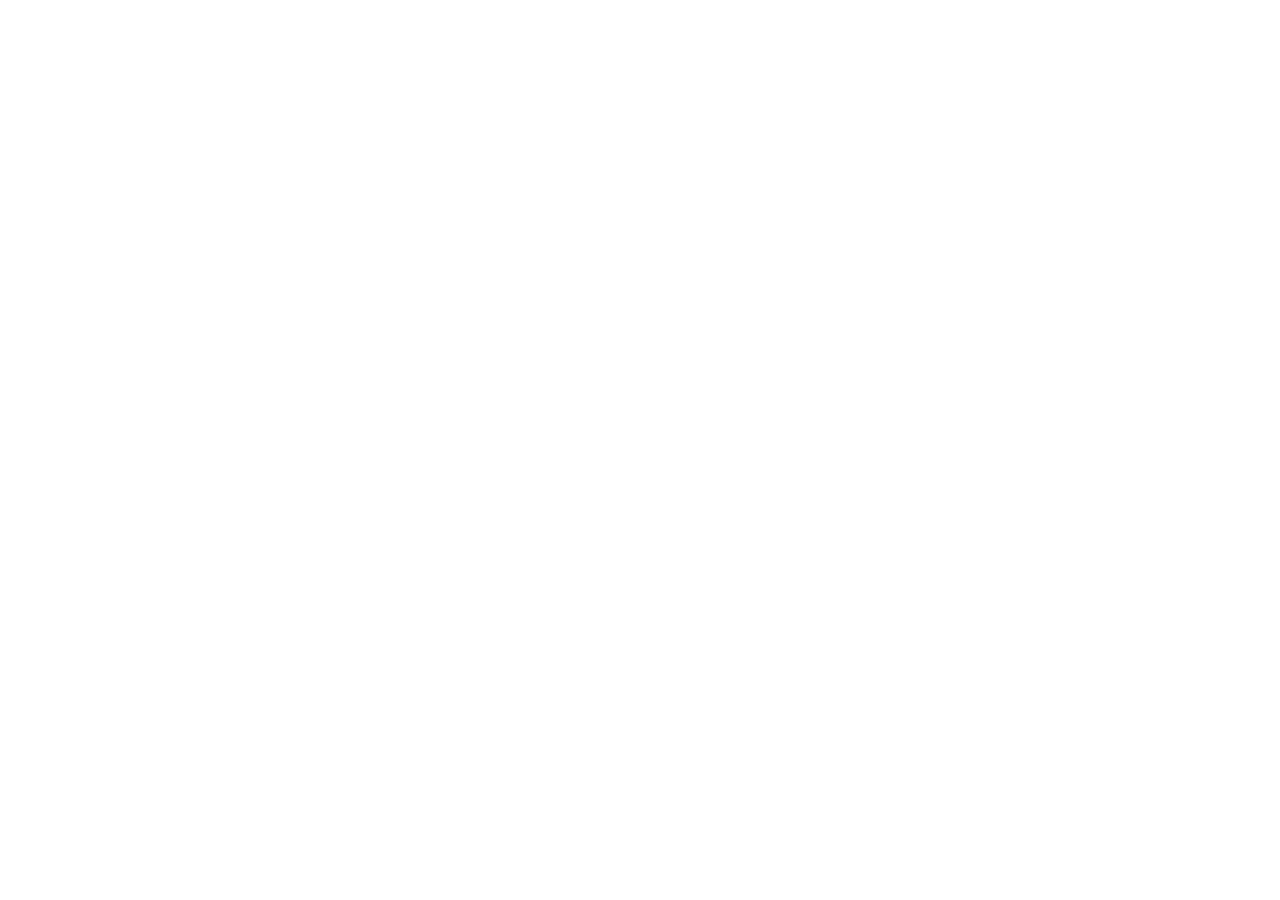
==== commit c8e09bec: "hidden" ====
--- a/actors.html
+++ b/actors.html
@@ -1,4 +1,4 @@
-﻿<!doctype html>
+﻿<!-- <!doctype html>
 <html lang="fr">
 	<head>
 		<meta charset="UTF-8" />
@@ -108,3 +108,4 @@
 		</main>
 	</body>
 </html>
+ -->
--- a/style.css
+++ b/style.css
@@ -350,7 +350,7 @@
 
 .actorRow {
 	display: grid;
-	grid-template-columns: 1.2fr 1fr auto;
+	grid-template-columns: minmax(0, 1.15fr) minmax(0, 1fr) 190px;
 	gap: 12px;
 	align-items: center;
 	padding: 11px 12px;
@@ -377,6 +377,7 @@
 	font-size: 12px;
 	color: var(--text-2);
 	white-space: nowrap;
+	text-align: right;
 }
 
 .sceneList {
@@ -447,6 +448,196 @@
 	text-transform: uppercase;
 }
 
+.roadmapPanel {
+	position: relative;
+	overflow: hidden;
+	background: rgba(255, 255, 255, 0.01);
+}
+
+.roadmapInteractive {
+	display: grid;
+	gap: 10px;
+	margin-top: 12px;
+}
+
+.roadBlueprintScroll {
+	overflow-x: auto;
+	padding-bottom: 4px;
+}
+
+.roadBlueprint {
+	position: relative;
+	width: 980px;
+	height: 360px;
+	border-radius: 12px;
+	border: 1px solid rgba(78, 143, 255, 0.25);
+	background: linear-gradient(180deg, rgba(9, 13, 22, 0.96), rgba(7, 11, 18, 0.98));
+}
+
+.roadBlueprintSvg {
+	position: absolute;
+	inset: 0;
+	width: 100%;
+	height: 100%;
+	pointer-events: none;
+}
+
+.roadBlueprintSvg #bpArrow path {
+	fill: #4e8fff;
+}
+
+.bpFlow {
+	fill: none;
+	stroke: #4e8fff;
+	stroke-width: 2.4;
+	stroke-linecap: round;
+	stroke-linejoin: round;
+}
+
+.roadNode {
+	cursor: pointer;
+	position: absolute;
+	left: var(--x);
+	top: var(--y);
+	transform: translate(-50%, -50%);
+	border-radius: 6px;
+	border: 1.5px solid #8f1c1f;
+	background: #d9383c;
+	color: #fff5f5;
+	font-size: 10px;
+	font-weight: 700;
+	letter-spacing: 0.02em;
+	padding: 8px 11px;
+	white-space: nowrap;
+	transition:
+		border-color 120ms ease,
+		color 120ms ease,
+		background 120ms ease,
+		transform 120ms ease,
+		box-shadow 120ms ease;
+}
+
+.roadNode:hover {
+	border-color: #ff8d90;
+	background: #e24448;
+	transform: translate(-50%, calc(-50% - 1px));
+	box-shadow: 0 6px 14px rgba(0, 0, 0, 0.25);
+}
+
+.roadNode.isActive {
+	box-shadow:
+		0 0 0 2px rgba(217, 56, 60, 0.36),
+		0 6px 14px rgba(0, 0, 0, 0.28);
+}
+
+.roadNode.relax {
+	background: #2ebd6b;
+	border-color: #1a6e3d;
+	color: #04120b;
+}
+
+.roadNode.relax:hover {
+	border-color: #68ef9f;
+	background: #3acb78;
+}
+
+.roadNode.relax.isActive {
+	box-shadow:
+		0 0 0 2px rgba(46, 189, 107, 0.36),
+		0 6px 14px rgba(0, 0, 0, 0.28);
+}
+
+.roadNode:focus-visible {
+	outline: none;
+	box-shadow: 0 0 0 2px rgba(127, 217, 255, 0.42);
+}
+
+.roadmapDetails {
+	position: relative;
+}
+
+.roadDetail {
+	display: none;
+	border-radius: var(--radius-m);
+	border: 1px solid var(--border-0);
+	background: rgba(255, 255, 255, 0.02);
+	padding: 12px;
+}
+
+.roadDetail.isActive {
+	display: block;
+	animation: roadDetailIn 160ms ease-out;
+}
+
+.roadDetailHead {
+	display: flex;
+	align-items: center;
+	gap: 9px;
+	margin-bottom: 8px;
+}
+
+.roadDetailStep {
+	display: inline-grid;
+	place-items: center;
+	width: 24px;
+	height: 24px;
+	border-radius: 7px;
+	border: 1px solid rgba(255, 255, 255, 0.2);
+	background: rgba(255, 255, 255, 0.04);
+	font-size: 10px;
+	font-weight: 800;
+	letter-spacing: 0.1em;
+	color: var(--text-0);
+}
+
+.roadDetailTitle {
+	font-family: "Space Grotesk", "Manrope", sans-serif;
+	font-size: 0.92rem;
+	letter-spacing: 0.02em;
+}
+
+.roadDetailMeta {
+	display: flex;
+	flex-wrap: wrap;
+	gap: 8px;
+	margin-bottom: 8px;
+}
+
+.roadDetailPill {
+	display: inline-flex;
+	align-items: center;
+	padding: 4px 8px;
+	border-radius: 999px;
+	border: 1px solid rgba(255, 255, 255, 0.18);
+	background: rgba(255, 255, 255, 0.02);
+	font-size: 10px;
+	font-weight: 600;
+	letter-spacing: 0.03em;
+	color: var(--text-1);
+}
+
+.roadDetailText {
+	font-size: 13px;
+	color: var(--text-1);
+	margin-bottom: 4px;
+}
+
+.roadDetailHint {
+	font-size: 12px;
+	color: var(--text-2);
+}
+
+@keyframes roadDetailIn {
+	from {
+		opacity: 0;
+		transform: translateY(6px);
+	}
+	to {
+		opacity: 1;
+		transform: translateY(0);
+	}
+}
+
 .choiceList {
 	display: flex;
 	justify-content: center;
@@ -455,7 +646,7 @@
 	gap: 1rem;
 	align-self: center;
 	position: fixed;
-	left: 50%;
+	left: 55%;
 	top: 50%;
 	transform: translate(-50%, -50%);
 	width: 100%;
@@ -551,6 +742,67 @@
 	}
 }
 
+@media (max-width: 640px) {
+	.panel {
+		padding: 12px;
+	}
+
+	.panelHeader {
+		flex-wrap: wrap;
+		align-items: flex-start;
+	}
+
+	.badge {
+		white-space: normal;
+	}
+
+	.actorRow {
+		grid-template-columns: 1fr;
+		gap: 6px;
+	}
+
+	.meta {
+		text-align: left;
+	}
+
+	.roadBlueprint {
+		width: 900px;
+		height: 340px;
+	}
+
+	.roadNode {
+		padding: 6px 8px;
+		font-size: 9px;
+	}
+
+	.roadDetail {
+		padding: 11px 10px;
+	}
+
+	.roadDetailPill {
+		font-size: 10px;
+	}
+
+	.statusTable .row {
+		grid-template-columns: 1fr;
+		gap: 4px;
+	}
+
+	.statusTable .v,
+	.statusTable .t {
+		text-align: left;
+	}
+
+	.choiceList {
+		gap: 10px;
+	}
+
+	.choiceBtn {
+		width: 100%;
+		padding: 0.9rem 1rem;
+	}
+}
+
 @media (max-width: 950px) {
 	body {
 		display: block;
@@ -572,8 +824,19 @@
 		margin-left: 0;
 	}
 
-	.contentPages,
+	.contentPages {
+		width: 100%;
+		max-width: none;
+		padding: 14px;
+	}
+
 	.choiceList {
+		position: static;
+		left: auto;
+		top: auto;
+		transform: none;
+		width: 100%;
 		padding: 14px;
-	}
-}
+		justify-content: center;
+	}
+}
